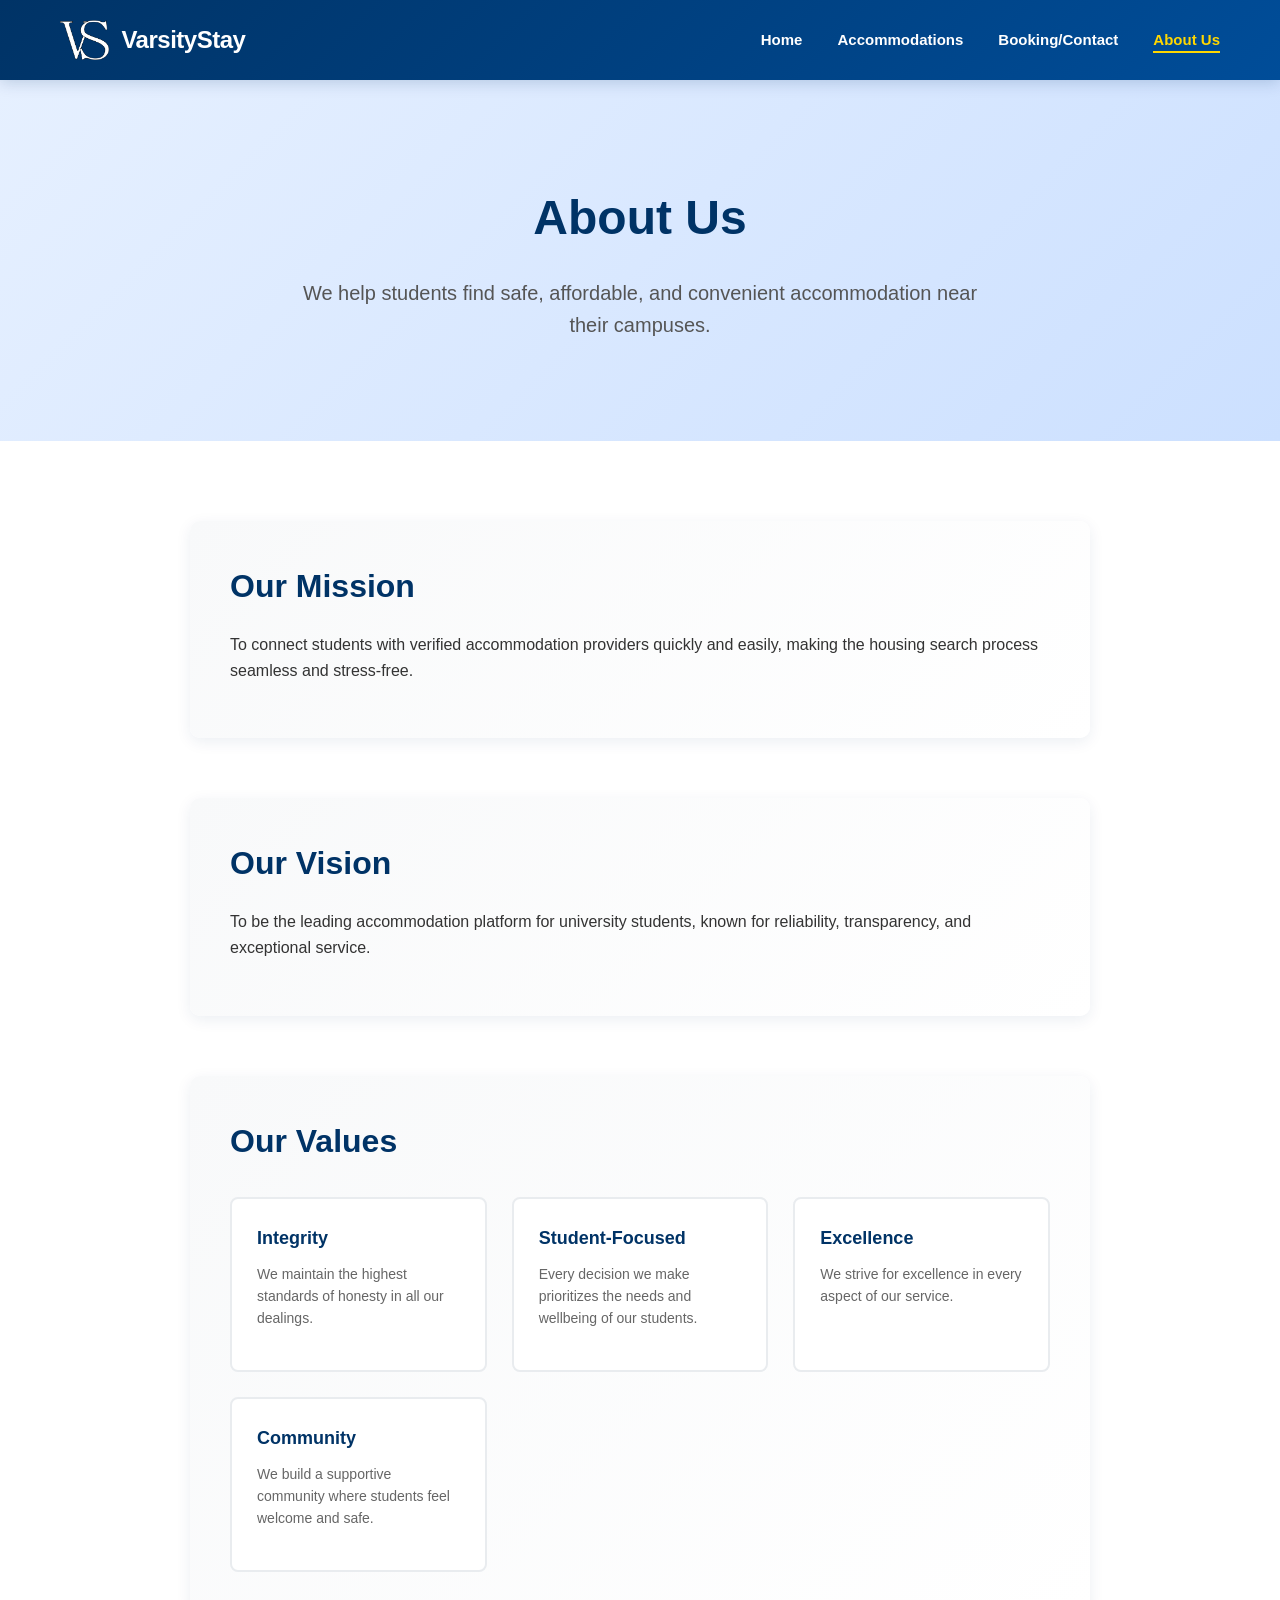
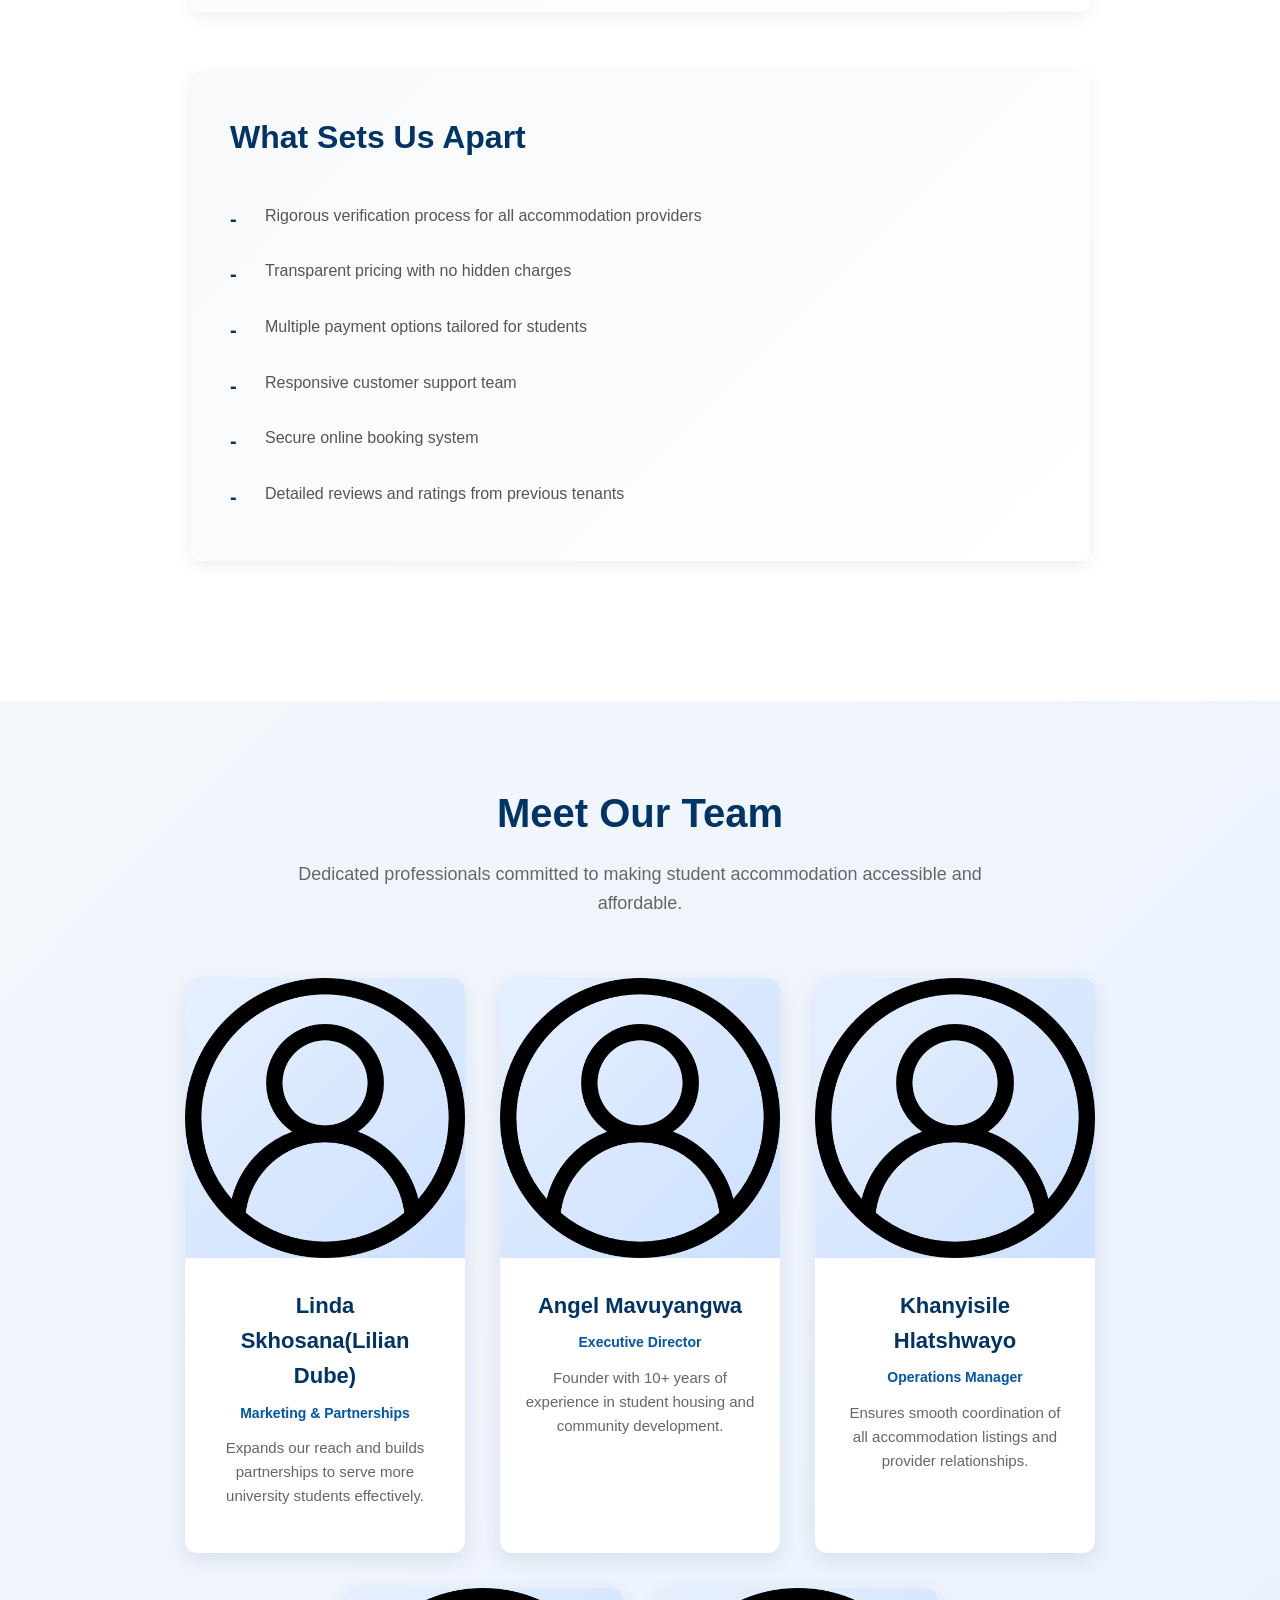
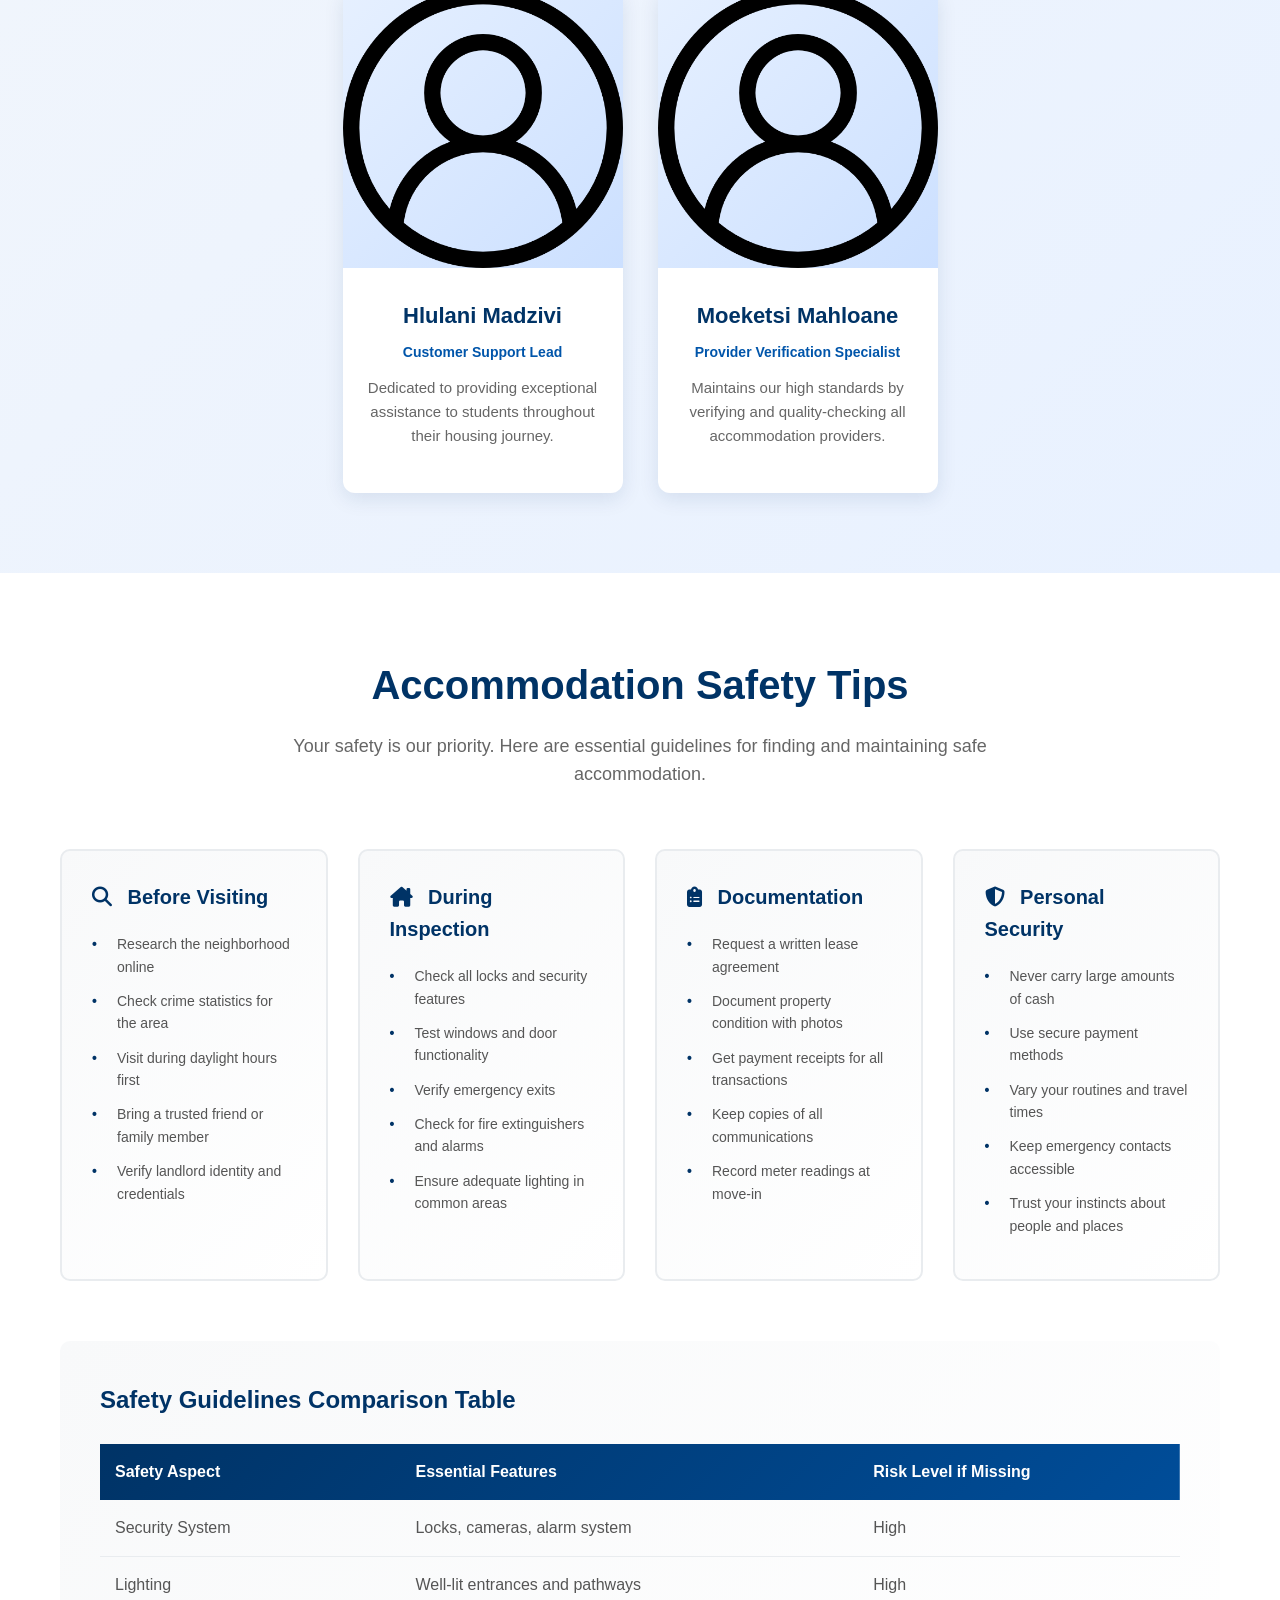
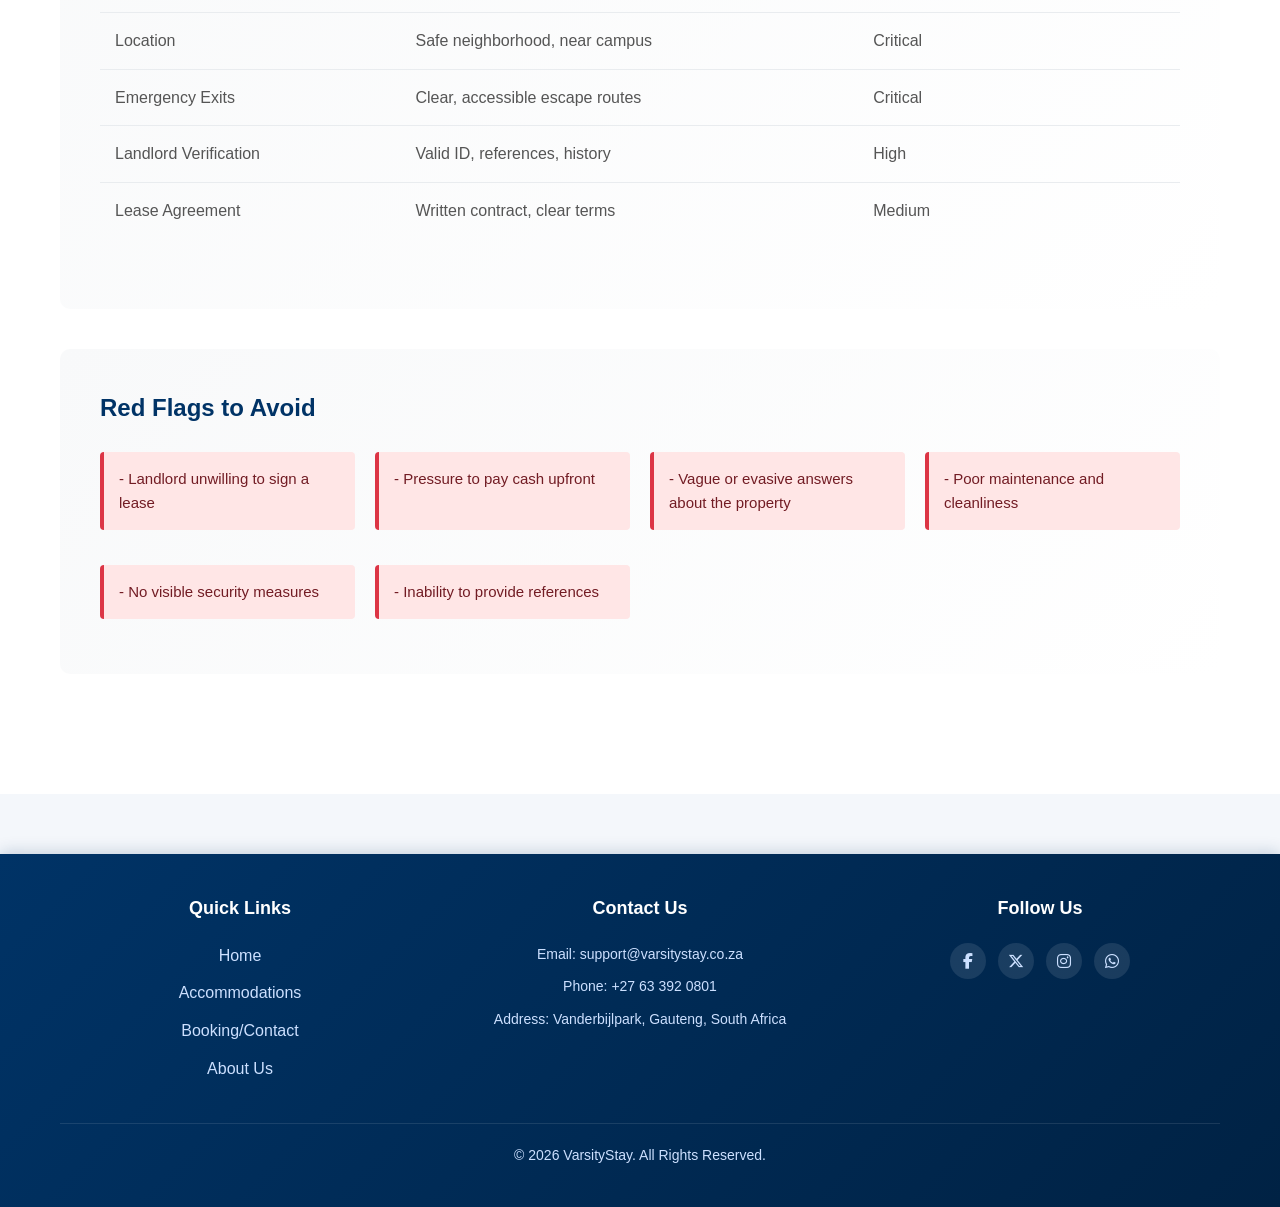
==== About.html @ 25711642 "Add files via upload" ====
<!DOCTYPE html>
<html lang="en">
<head>
    <meta charset="UTF-8">
    <meta name="viewport" content="width=device-width, initial-scale=1.0">
    <title>About Us | VarsityStay</title>
    <link rel="icon" type="image/png" href="images/VS.png">
    <link rel="stylesheet" href="css/style.css?v=1.1">
    <link rel="stylesheet" href="https://cdnjs.cloudflare.com/ajax/libs/font-awesome/6.5.1/css/all.min.css">
</head>
<body>
    <header>
        <div class="header-container">
            <div class="logo">
                <a href="index.html"><img src="images/VS.png" alt="VarsityStay Logo" class="logo-img">VarsityStay</a>
            </div>
            <nav>
                <ul>
                    <li><a href="index.html">Home</a></li>
                    <li><a href="Accom.html">Accommodations</a></li>
                    <li><a href="Booking.html">Booking/Contact</a></li>
                    <li><a href="About.html" class="active">About Us</a></li>
                </ul>
            </nav>
        </div>
    </header>

    <main>
        <section id="about-hero">
            <div class="container">
                <h1>About Us</h1>
                <p class="lead">We help students find safe, affordable, and convenient accommodation near their campuses.</p>
            </div>
        </section>

        <section id="about-content">
            <div class="container">
                <article class="about-section">
                    <h2>Our Mission</h2>
                    <p>To connect students with verified accommodation providers quickly and easily, making the housing search process seamless and stress-free.</p>
                </article>

                <article class="about-section">
                    <h2>Our Vision</h2>
                    <p>To be the leading accommodation platform for university students, known for reliability, transparency, and exceptional service.</p>
                </article>

                <article class="about-section">
                    <h2>Our Values</h2>
                    <div class="values-list">
                        <div class="value-item">
                            <h3>Integrity</h3>
                            <p>We maintain the highest standards of honesty in all our dealings.</p>
                        </div>
                        <div class="value-item">
                            <h3>Student-Focused</h3>
                            <p>Every decision we make prioritizes the needs and wellbeing of our students.</p>
                        </div>
                        <div class="value-item">
                            <h3>Excellence</h3>
                            <p>We strive for excellence in every aspect of our service.</p>
                        </div>
                        <div class="value-item">
                            <h3>Community</h3>
                            <p>We build a supportive community where students feel welcome and safe.</p>
                        </div>
                    </div>
                </article>

                <article class="about-section">
                    <h2>What Sets Us Apart</h2>
                    <ul class="features-list">
                        <li>Rigorous verification process for all accommodation providers</li>
                        <li>Transparent pricing with no hidden charges</li>
                        <li>Multiple payment options tailored for students</li>
                        <li>Responsive customer support team</li>
                        <li>Secure online booking system</li>
                        <li>Detailed reviews and ratings from previous tenants</li>
                    </ul>
                </article>
            </div>
        </section>

        <section id="team">
            <div class="container">
                <h2>Meet Our Team</h2>
                <p>Dedicated professionals committed to making student accommodation accessible and affordable.</p>
                    <div class="team-grid">
                         <div class="team-member">
                        <div class="team-image">
                            <img src="images/user.png" alt="Linda Skhosana (Lilian Dube) - Marketing">
                        </div>
                        <div class="team-info">
                            <h3>Linda Skhosana(Lilian Dube)</h3>
                            <p class="team-role">Marketing & Partnerships</p>
                            <p class="team-bio">Expands our reach and builds partnerships to serve more university students effectively.</p>
                        </div>
                    </div>
                    <div class="team-member">
                        <div class="team-image">
                            <img src="images/user.png" alt="Angel Mavuyangwa - Director">
                        </div>
                        <div class="team-info">
                            <h3>Angel Mavuyangwa</h3>
                            <p class="team-role">Executive Director</p>
                            <p class="team-bio">Founder with 10+ years of experience in student housing and community development.</p>
                        </div>
                    </div>

                    <div class="team-member">
                        <div class="team-image">
                            <img src="images/user.png" alt="Khanyisile Hlatshwayo - Operations">
                        </div>
                        <div class="team-info">
                            <h3>Khanyisile Hlatshwayo</h3>
                            <p class="team-role">Operations Manager</p>
                            <p class="team-bio">Ensures smooth coordination of all accommodation listings and provider relationships.</p>
                        </div>
                    </div>

                    <div class="team-member">
                        <div class="team-image">
                            <img src="images/user.png" alt="Hlulani Madzivi - Customer Support">
                        </div>
                        <div class="team-info">
                            <h3>Hlulani Madzivi</h3>
                            <p class="team-role">Customer Support Lead</p>
                            <p class="team-bio">Dedicated to providing exceptional assistance to students throughout their housing journey.</p>
                        </div>
                    </div>

                    <div class="team-member">
                        <div class="team-image">
                            <img src="images/user.png" alt="Moeketsi Mahloane - Verification">
                        </div>
                        <div class="team-info">
                            <h3>Moeketsi Mahloane</h3>
                            <p class="team-role">Provider Verification Specialist</p>
                            <p class="team-bio">Maintains our high standards by verifying and quality-checking all accommodation providers.</p>
                        </div>
                    </div>
                </div>
            </div>
        </section>

        <section id="safety-tips">
            <div class="container">
                <h2>Accommodation Safety Tips</h2>
                <p>Your safety is our priority. Here are essential guidelines for finding and maintaining safe accommodation.</p>
                
                <div class="safety-tips-grid">
                    <div class="safety-card">
                        <h3><i class="fa-solid fa-magnifying-glass"></i> Before Visiting</h3>
                        <ul>
                            <li>Research the neighborhood online</li>
                            <li>Check crime statistics for the area</li>
                            <li>Visit during daylight hours first</li>
                            <li>Bring a trusted friend or family member</li>
                            <li>Verify landlord identity and credentials</li>
                        </ul>
                    </div>

                    <div class="safety-card">
                        <h3><i class="fa-solid fa-house-chimney"></i> During Inspection</h3>
                        <ul>
                            <li>Check all locks and security features</li>
                            <li>Test windows and door functionality</li>
                            <li>Verify emergency exits</li>
                            <li>Check for fire extinguishers and alarms</li>
                            <li>Ensure adequate lighting in common areas</li>
                        </ul>
                    </div>

                    <div class="safety-card">
                        <h3><i class="fa-solid fa-clipboard-list"></i> Documentation</h3>
                        <ul>
                            <li>Request a written lease agreement</li>
                            <li>Document property condition with photos</li>
                            <li>Get payment receipts for all transactions</li>
                            <li>Keep copies of all communications</li>
                            <li>Record meter readings at move-in</li>
                        </ul>
                    </div>

                    <div class="safety-card">
                        <h3><i class="fa-solid fa-shield-halved"></i> Personal Security</h3>
                        <ul>
                            <li>Never carry large amounts of cash</li>
                            <li>Use secure payment methods</li>
                            <li>Vary your routines and travel times</li>
                            <li>Keep emergency contacts accessible</li>
                            <li>Trust your instincts about people and places</li>
                        </ul>
                    </div>
                </div>

                <article class="safety-section">
                    <h3>Safety Guidelines Comparison Table</h3>
                    <table class="safety-table">
                        <thead>
                            <tr>
                                <th>Safety Aspect</th>
                                <th>Essential Features</th>
                                <th>Risk Level if Missing</th>
                            </tr>
                        </thead>
                        <tbody>
                            <tr>
                                <td>Security System</td>
                                <td>Locks, cameras, alarm system</td>
                                <td>High</td>
                            </tr>
                            <tr>
                                <td>Lighting</td>
                                <td>Well-lit entrances and pathways</td>
                                <td>High</td>
                            </tr>
                            <tr>
                                <td>Location</td>
                                <td>Safe neighborhood, near campus</td>
                                <td>Critical</td>
                            </tr>
                            <tr>
                                <td>Emergency Exits</td>
                                <td>Clear, accessible escape routes</td>
                                <td>Critical</td>
                            </tr>
                            <tr>
                                <td>Landlord Verification</td>
                                <td>Valid ID, references, history</td>
                                <td>High</td>
                            </tr>
                            <tr>
                                <td>Lease Agreement</td>
                                <td>Written contract, clear terms</td>
                                <td>Medium</td>
                            </tr>
                        </tbody>
                    </table>
                </article>

                <article class="safety-section">
                    <h3>Red Flags to Avoid</h3>
                    <div class="red-flags">
                        <p>- Landlord unwilling to sign a lease</p>
                        <p>- Pressure to pay cash upfront</p>
                        <p>- Vague or evasive answers about the property</p>
                        <p>- Poor maintenance and cleanliness</p>
                        <p>- No visible security measures</p>
                        <p>- Inability to provide references</p>
                    </div>
                </article>
            </div>
        </section>
    </main>

    <footer>
        <div class="container">
            <div class="footer-content">
                <div class="footer-section">
                    <h4>Quick Links</h4>
                    <ul>
                        <li><a href="index.html">Home</a></li>
                        <li><a href="Accom.html">Accommodations</a></li>
                        <li><a href="Booking.html">Booking/Contact</a></li>
                        <li><a href="About.html">About Us</a></li>
                    </ul>
                </div>
                <div class="footer-section">
                    <h4>Contact Us</h4>
                    <p>Email: <a href="mailto:support@varsitystay.co.za">support@varsitystay.co.za</a></p>
                    <p>Phone: <a href="tel:+27633920801">+27 63 392 0801</a></p>
                    <p>Address: Vanderbijlpark, Gauteng, South Africa</p>
                </div>
                <div class="footer-section">
                    <h4>Follow Us</h4>
                    <ul class="social-links">
                        <li><a href="https://www.facebook.com/varsitystay" target="_blank" title="Facebook"><i class="fa-brands fa-facebook-f"></i></a></li>
                        <li><a href="https://www.twitter.com/varsitystay" target="_blank" title="Twitter"><i class="fa-brands fa-x-twitter"></i></a></li>
                        <li><a href="https://www.instagram.com/varsitystay" target="_blank" title="Instagram"><i class="fa-brands fa-instagram"></i></a></li>
                        <li><a href="https://wa.me/27633920801" target="_blank" title="WhatsApp"><i class="fa-brands fa-whatsapp"></i></a></li>
                    </ul>
                </div>
            </div>
            <div class="footer-bottom">
                <p>&copy; 2026 VarsityStay. All Rights Reserved.</p>
            </div>
        </div>
    </footer>
</body>
</html>
---- css/style.css ----
* {
    margin: 0;
    padding: 0;
    box-sizing: border-box;
}

html {
    scroll-behavior: smooth;
}

body {
    font-family: 'Segoe UI', Tahoma, Geneva, Verdana, sans-serif;
    line-height: 1.6;
    background-color: #f4f7fb;
    color: #333;
}

a {
    text-decoration: none;
    color: inherit;
}

ul {
    list-style: none;
}

.container {
    max-width: 1200px;
    margin: 0 auto;
    padding: 0 20px;
}

section {
    padding: 80px 20px;
}

h1, h2 {
    margin-bottom: 20px;
    color: #003366;
}

p {
    margin-bottom: 15px;
}

header {
    background: linear-gradient(135deg, #003366 0%, #004d99 100%);
    color: white;
    padding: 0;
    position: sticky;
    top: 0;
    z-index: 100;
    box-shadow: 0 2px 15px rgba(0, 51, 102, 0.2);
}

.header-container {
    max-width: 1200px;
    margin: 0 auto;
    padding: 20px;
    display: flex;
    justify-content: space-between;
    align-items: center;
    gap: 40px;
}

.logo a {
    color: white;
    font-size: 24px;
    font-weight: bold;
    letter-spacing: -0.5px;
    transition: opacity 0.3s ease;
    display: flex;
    align-items: center;
    gap: 12px;
}

.logo-img {
    height: 40px;
    width: auto;
}

.logo a:hover {
    opacity: 0.8;
}

nav {
    display: flex;
    justify-content: flex-end;
}

nav ul {
    display: flex;
    gap: 35px;
}

nav ul li a {
    color: white;
    font-weight: 600;
    position: relative;
    transition: color 0.3s ease;
    font-size: 15px;
}

nav ul li a:after {
    content: '';
    position: absolute;
    bottom: -5px;
    left: 0;
    width: 0;
    height: 2px;
    background-color: #ffd700;
    transition: width 0.3s ease;
}

nav ul li a:hover:after,
nav ul li a.active:after {
    width: 100%;
}

nav ul li a:hover,
nav ul li a.active {
    color: #ffd700;
}

#hero {
    background: linear-gradient(135deg, #e6f0ff 0%, #cce0ff 100%);
    text-align: center;
    padding: 150px 20px;
    position: relative;
    overflow: hidden;
}

#hero::before {
    content: '';
    position: absolute;
    top: -50%;
    right: -10%;
    width: 500px;
    height: 500px;
    background: radial-gradient(circle, rgba(0, 51, 102, 0.1) 0%, transparent 70%);
    border-radius: 50%;
}

.hero-content {
    position: relative;
    z-index: 2;
    max-width: 800px;
    margin: 0 auto;
}

#hero h1 {
    font-size: 52px;
    color: #003366;
    margin-bottom: 20px;
    line-height: 1.2;
}

#hero p {
    font-size: 22px;
    color: #555;
    margin-bottom: 40px;
}

#services {
    background-color: white;
    text-align: center;
}

#services h2 {
    font-size: 40px;
    margin-bottom: 50px;
}

#services p {
    max-width: 900px;
    margin: 0 auto 60px;
    font-size: 18px;
    line-height: 1.8;
}

.services-grid {
    display: grid;
    grid-template-columns: repeat(auto-fit, minmax(280px, 1fr));
    gap: 30px;
    margin-top: 50px;
}

.service-card {
    background: linear-gradient(135deg, #f8f9fa 0%, #ffffff 100%);
    padding: 40px 25px;
    border-radius: 12px;
    transition: all 0.3s ease;
    border: 1px solid #e9ecef;
    cursor: pointer;
}

.service-card:hover {
    transform: translateY(-10px);
    box-shadow: 0 15px 40px rgba(0, 51, 102, 0.15);
    background: linear-gradient(135deg, #ffffff 0%, #f0f4ff 100%);
    border-color: #003366;
}

.service-icon {
    font-size: 48px;
    margin-bottom: 20px;
    display: inline-block;
    animation: float 3s ease-in-out infinite;
}

@keyframes float {
    0%, 100% {
        transform: translateY(0);
    }
    50% {
        transform: translateY(-10px);
    }
}

.service-card h3 {
    font-size: 22px;
    margin-bottom: 15px;
    color: #003366;
}

.service-card p {
    color: #666;
    font-size: 16px;
}

#features {
    background: linear-gradient(135deg, #f4f7fb 0%, #e8f1ff 100%);
}

#features h2 {
    font-size: 40px;
    text-align: center;
    margin-bottom: 60px;
}

.features-grid {
    display: grid;
    grid-template-columns: repeat(auto-fit, minmax(250px, 1fr));
    gap: 30px;
}

.feature {
    background: white;
    padding: 35px;
    border-radius: 10px;
    box-shadow: 0 4px 15px rgba(0, 51, 102, 0.08);
    transition: all 0.3s ease;
}

.feature:hover {
    transform: translateX(5px);
    box-shadow: 0 8px 25px rgba(0, 51, 102, 0.15);
}

.feature h3 {
    color: #003366;
    margin-bottom: 15px;
    font-size: 20px;
}

.feature p {
    color: #666;
    font-size: 15px;
}

.form-group {
    margin-bottom: 25px;
}

.form-group label {
    display: block;
    font-weight: 600;
    margin-bottom: 10px;
    color: #003366;
    font-size: 15px;
}

.form-group input,
.form-group textarea {
    width: 100%;
    padding: 14px 16px;
    border: 2px solid #e9ecef;
    border-radius: 6px;
    font-size: 16px;
    font-family: inherit;
    transition: all 0.3s ease;
    background-color: #f8f9fa;
}

.form-group input:focus,
.form-group textarea:focus {
    outline: none;
    border-color: #003366;
    background-color: white;
    box-shadow: 0 0 0 3px rgba(0, 51, 102, 0.1);
}

.form-group textarea {
    resize: vertical;
    min-height: 120px;
}

.btn {
    display: inline-block;
    background: linear-gradient(135deg, #003366 0%, #0055aa 100%);
    color: white;
    padding: 12px 30px;
    border: none;
    border-radius: 6px;
    cursor: pointer;
    font-size: 16px;
    font-weight: 600;
    transition: all 0.3s ease;
}

.btn:hover {
    background: linear-gradient(135deg, #0055aa 0%, #003d7a 100%);
    transform: translateY(-2px);
    box-shadow: 0 8px 20px rgba(0, 51, 102, 0.3);
}


.btn:active {
    transform: translateY(0);
}

.btn-primary {
    padding: 15px 45px;
    font-size: 18px;
}

.btn-small {
    padding: 8px 20px;
    font-size: 14px;
}

footer {
    background: linear-gradient(135deg, #003366 0%, #002244 100%);
    color: white;
    text-align: center;
    padding: 40px 20px;
    margin-top: 60px;
    box-shadow: 0 -2px 15px rgba(0, 51, 102, 0.2);
}

footer p {
    margin: 0;
    font-size: 15px;
}

#about-hero {
    background: linear-gradient(135deg, #e6f0ff 0%, #cce0ff 100%);
    text-align: center;
    padding: 100px 20px;
}

#about-hero h1 {
    font-size: 48px;
    margin-bottom: 20px;
}

#about-hero .lead {
    font-size: 20px;
    color: #555;
    max-width: 700px;
    margin: 0 auto;
}

#about-content {
    background-color: white;
}

.about-section {
    max-width: 900px;
    margin: 0 auto 60px;
    padding: 40px;
    background: linear-gradient(135deg, #f8f9fa 0%, #ffffff 100%);
    border-radius: 10px;
    box-shadow: 0 4px 15px rgba(0, 51, 102, 0.08);
    transition: all 0.3s ease;
}

.about-section:hover {
    transform: translateX(5px);
    box-shadow: 0 8px 25px rgba(0, 51, 102, 0.15);
}

.about-section h2 {
    font-size: 32px;
    margin-bottom: 20px;
}

.values-list {
    display: grid;
    grid-template-columns: repeat(auto-fit, minmax(200px, 1fr));
    gap: 25px;
    margin-top: 30px;
}

.value-item {
    background: white;
    padding: 25px;
    border-radius: 8px;
    border: 2px solid #e9ecef;
    transition: all 0.3s ease;
}

.value-item:hover {
    border-color: #003366;
    background: linear-gradient(135deg, #f8f9fa 0%, #ffffff 100%);
    box-shadow: 0 6px 15px rgba(0, 51, 102, 0.1);
}

.value-item h3 {
    color: #003366;
    margin-bottom: 10px;
    font-size: 18px;
}

.value-item p {
    color: #666;
    font-size: 14px;
}

.features-list {
    list-style: none;
    margin-top: 25px;
}

.features-list li {
    padding: 15px 0 15px 35px;
    position: relative;
    color: #555;
    font-size: 16px;
}

.features-list li:before {
    content: '-';
    position: absolute;
    left: 0;
    color: #003366;
    font-weight: bold;
    font-size: 20px;
}

:is(#accommodations-header, #booking-hero) {
    background: linear-gradient(135deg, #e6f0ff 0%, #cce0ff 100%);
    text-align: center;
}

#accommodations-header h1,
#booking-hero h1 {
    font-size: 48px;
    margin-bottom: 20px;
}

#accommodations-header p,
#booking-hero .lead {
    font-size: 20px;
    color: #555;
    max-width: 700px;
    margin: 0 auto;
}

#booking-hero {
    padding: 100px 20px;
}

#accommodations-header {
    padding: 80px 20px;
}

#accommodations {
    background-color: white;
}

.institution-radio {
    display: none;
}

.institutions-section {
    text-align: center;
    margin-bottom: 60px;
}

.institutions-section h2 {
    margin-bottom: 30px;
    font-size: 28px;
    color: #003366;
}

.institutions-grid {
    display: grid;
    grid-template-columns: repeat(auto-fit, minmax(220px, 1fr));
    gap: 20px;
    margin-bottom: 40px;
}

.institution-btn {
    padding: 20px;
    border: 2px solid #003366;
    background-color: white;
    color: #003366;
    border-radius: 10px;
    cursor: pointer;
    font-weight: 600;
    transition: all 0.3s ease;
    font-size: 15px;
    display: flex;
    flex-direction: column;
    align-items: center;
    gap: 10px;
}

.institution-btn i {
    font-size: 32px;
}

.institution-btn:hover {
    background-color: #f0f4ff;
    transform: translateY(-3px);
    box-shadow: 0 8px 20px rgba(0, 51, 102, 0.15);
}

#institution-vut:checked ~ .institutions-section label[for="institution-vut"],
#institution-tut:checked ~ .institutions-section label[for="institution-tut"],
#institution-wits:checked ~ .institutions-section label[for="institution-wits"],
#institution-up:checked ~ .institutions-section label[for="institution-up"] {
    background: linear-gradient(135deg, #003366 0%, #0055aa 100%);
    color: white;
    border-color: #003366;
}

.accommodation-card {
    background: white;
    border-radius: 10px;
    overflow: hidden;
    box-shadow: 0 4px 15px rgba(0, 0, 0, 0.08);
    transition: all 0.3s ease;
    display: flex;
    flex-direction: column;
    flex-shrink: 0;
    width: 320px;
}

.accommodation-card:hover {
    transform: translateY(-10px);
    box-shadow: 0 15px 40px rgba(0, 51, 102, 0.2);
}

.accom-image {
    position: relative;
    overflow: hidden;
    height: 220px;
}

.accom-image img {
    width: 100%;
    height: 100%;
    object-fit: cover;
    transition: transform 0.3s ease;
}

.accommodation-card:hover .accom-image img {
    transform: scale(1.1);
}

.accom-badge {
    position: absolute;
    top: 12px;
    right: 12px;
    background: linear-gradient(135deg, #ffd700 0%, #ffed4e 100%);
    color: #003366;
    padding: 6px 15px;
    border-radius: 20px;
    font-size: 12px;
    font-weight: bold;
    box-shadow: 0 2px 10px rgba(0, 0, 0, 0.2);
}

.accom-content {
    padding: 25px;
    display: flex;
    flex-direction: column;
    flex-grow: 1;
}

.accom-content h3 {
    color: #003366;
    font-size: 22px;
    margin-bottom: 15px;
}

.accom-details {
    margin-bottom: 20px;
    flex-grow: 1;
}

.accom-details p {
    margin-bottom: 12px;
    font-size: 14px;
    color: #666;
    line-height: 1.5;
}

.accom-details strong {
    color: #003366;
}

.accom-details .description {
    font-style: italic;
    margin-top: 10px;
    color: #555;
}

.accommodations-wrapper {
    position: relative;
}

.institution-accommodations {
    display: none !important;
    opacity: 0;
    transition: opacity 0.3s ease;
}

#institution-vut:checked ~ .accommodations-wrapper .institution-accommodations[data-institution="vut"],
#institution-tut:checked ~ .accommodations-wrapper .institution-accommodations[data-institution="tut"],
#institution-wits:checked ~ .accommodations-wrapper .institution-accommodations[data-institution="wits"],
#institution-up:checked ~ .accommodations-wrapper .institution-accommodations[data-institution="up"] {
    display: block !important;
    opacity: 1;
    animation: fadeIn 0.3s ease;
}

@keyframes fadeIn {
    from {
        opacity: 0;
        transform: translateY(10px);
    }
    to {
        opacity: 1;
        transform: translateY(0);
    }
}

.accommodations-row {
    display: flex;
    gap: 30px;
    overflow-x: auto;
    padding: 20px 0;
    scroll-behavior: smooth;
}

.accommodations-row::-webkit-scrollbar {
    height: 8px;
}

.accommodations-row::-webkit-scrollbar-track {
    background: #f1f1f1;
    border-radius: 10px;
}

.accommodations-row::-webkit-scrollbar-thumb {
    background: #003366;
    border-radius: 10px;
}

.accommodations-row::-webkit-scrollbar-thumb:hover {
    background: #0055aa;
}

#team {
    background: linear-gradient(135deg, #f4f7fb 0%, #e8f1ff 100%);
}

#team h2 {
    text-align: center;
    font-size: 40px;
    margin-bottom: 15px;
}

#team > .container > p {
    text-align: center;
    color: #666;
    font-size: 18px;
    max-width: 700px;
    margin: 0 auto 60px;
}

.team-grid {
    display: flex;
    flex-wrap: wrap;
    justify-content: center;
    gap: 35px;
    margin-top: 50px;
}

.team-member {
    background: white;
    border-radius: 12px;
    overflow: hidden;
    box-shadow: 0 6px 20px rgba(0, 51, 102, 0.1);
    transition: all 0.3s ease;
    display: flex;
    flex-direction: column;
    width: 280px;
}

.team-member:hover {
    transform: translateY(-15px);
    box-shadow: 0 15px 40px rgba(0, 51, 102, 0.2);
}

.team-image {
    width: 100%;
    height: 280px;
    overflow: hidden;
    position: relative;
    background: linear-gradient(135deg, #e6f0ff 0%, #cce0ff 100%);
}

.team-image img {
    width: 100%;
    height: 100%;
    object-fit: cover;
    transition: transform 0.3s ease;
}

.team-member:hover .team-image img {
    transform: scale(1.08);
}

.team-info {
    padding: 30px 25px;
    text-align: center;
    flex-grow: 1;
    display: flex;
    flex-direction: column;
}

.team-info h3 {
    font-size: 22px;
    color: #003366;
    margin-bottom: 8px;
}

.team-role {
    color: #0055aa;
    font-weight: 600;
    font-size: 14px;
    margin-bottom: 12px;
}

.team-bio {
    color: #666;
    font-size: 15px;
    line-height: 1.6;
    flex-grow: 1;
}

.modal-toggle {
    display: none;
}

.modal-overlay {
    position: fixed;
    top: 0;
    left: 0;
    width: 100%;
    height: 100%;
    background-color: rgba(0, 0, 0, 0.6);
    display: flex;
    justify-content: center;
    align-items: center;
    opacity: 0;
    visibility: hidden;
    transition: all 0.3s ease;
    z-index: 1000;
}

.modal-toggle:checked ~ .modal-overlay {
    opacity: 1;
    visibility: visible;
}

.modal {
    background: white;
    border-radius: 12px;
    max-width: 600px;
    width: 90%;
    max-height: 85vh;
    overflow-y: auto;
    position: relative;
    box-shadow: 0 20px 60px rgba(0, 51, 102, 0.3);
    animation: slideIn 0.3s ease;
}

@keyframes slideIn {
    from {
        opacity: 0;
        transform: translateY(-30px);
    }
    to {
        opacity: 1;
        transform: translateY(0);
    }
}

.modal-close {
    position: absolute;
    top: 20px;
    right: 25px;
    font-size: 32px;
    cursor: pointer;
    color: #999;
    transition: color 0.3s ease;
    width: 35px;
    height: 35px;
    display: flex;
    align-items: center;
    justify-content: center;
    border-radius: 50%;
    background: #f5f5f5;
}

.modal-close:hover {
    color: #003366;
    background: #e9ecef;
}

.modal-content {
    padding: 40px;
}

.modal-content h2 {
    font-size: 28px;
    color: #003366;
    margin-bottom: 10px;
}

.modal-content > p {
    color: #666;
    margin-bottom: 30px;
    font-size: 16px;
}

.booking-form {
    display: flex;
    flex-direction: column;
    gap: 20px;
}

.form-row {
    display: grid;
    grid-template-columns: 1fr 1fr;
    gap: 20px;
}

.booking-form .form-group {
    margin-bottom: 0;
}

.booking-form label {
    display: block;
    font-weight: 600;
    margin-bottom: 10px;
    color: #003366;
    font-size: 14px;
}

.booking-form input,
.booking-form select,
.booking-form textarea {
    width: 100%;
    padding: 12px 15px;
    border: 2px solid #e9ecef;
    border-radius: 6px;
    font-size: 15px;
    font-family: inherit;
    transition: all 0.3s ease;
    background-color: #f8f9fa;
}

.booking-form input:focus,
.booking-form select:focus,
.booking-form textarea:focus {
    outline: none;
    border-color: #003366;
    background-color: white;
    box-shadow: 0 0 0 3px rgba(0, 51, 102, 0.1);
}

.booking-form select {
    cursor: pointer;
    appearance: none;
    background-image: url("data:image/svg+xml,%3Csvg xmlns='http://www.w3.org/2000/svg' width='12' height='12' viewBox='0 0 12 12'%3E%3Cpath fill='%23003366' d='M6 9L1 4h10z'/%3E%3C/svg%3E");
    background-repeat: no-repeat;
    background-position: right 12px center;
    padding-right: 35px;
}

.form-actions {
    display: flex;
    gap: 15px;
    margin-top: 25px;
    padding-top: 20px;
    border-top: 1px solid #e9ecef;
}

.form-actions .btn {
    flex: 1;
    text-align: center;
    padding: 13px 20px;
}

.btn-cancel {
    background: linear-gradient(135deg, #e9ecef 0%, #dee2e6 100%);
    color: #333;
    cursor: pointer;
}

.btn-cancel:hover {
    background: linear-gradient(135deg, #dee2e6 0%, #ced4da 100%);
}

#safety-tips {
    background-color: white;
}

#safety-tips h2 {
    text-align: center;
    font-size: 40px;
    margin-bottom: 15px;
}

#safety-tips > .container > p {
    text-align: center;
    color: #666;
    font-size: 18px;
    max-width: 700px;
    margin: 0 auto 60px;
}

.safety-tips-grid {
    display: grid;
    grid-template-columns: repeat(auto-fit, minmax(250px, 1fr));
    gap: 30px;
    margin-bottom: 60px;
}

.safety-card {
    background: linear-gradient(135deg, #f8f9fa 0%, #ffffff 100%);
    padding: 30px;
    border-radius: 10px;
    border: 2px solid #e9ecef;
    transition: all 0.3s ease;
}

.safety-card:hover {
    border-color: #003366;
    box-shadow: 0 10px 30px rgba(0, 51, 102, 0.15);
    transform: translateY(-5px);
}

.safety-card h3 {
    color: #003366;
    margin-bottom: 20px;
    font-size: 20px;
}

.safety-card h3 i {
    margin-right: 10px;
}

.safety-card ul {
    list-style: none;
}

.safety-card li {
    padding-left: 25px;
    position: relative;
    margin-bottom: 12px;
    color: #555;
    font-size: 14px;
}

.safety-card li:before {
    content: '•';
    position: absolute;
    left: 0;
    color: #003366;
    font-weight: bold;
}

.safety-section {
    background: linear-gradient(135deg, #f8f9fa 0%, #ffffff 100%);
    padding: 40px;
    border-radius: 10px;
    margin-bottom: 40px;
}

.safety-section h3 {
    color: #003366;
    font-size: 24px;
    margin-bottom: 25px;
}

.safety-table {
    width: 100%;
    border-collapse: collapse;
    margin-bottom: 30px;
}

.safety-table thead {
    background: linear-gradient(135deg, #003366 0%, #004d99 100%);
    color: white;
}

.safety-table th {
    padding: 15px;
    text-align: left;
    font-weight: 600;
}

.safety-table td {
    padding: 15px;
    border-bottom: 1px solid #e9ecef;
    color: #555;
}

.safety-table tbody tr:hover {
    background-color: #f0f4ff;
}

.safety-table tbody tr:last-child td {
    border-bottom: none;
}

.red-flags {
    display: grid;
    grid-template-columns: repeat(auto-fit, minmax(250px, 1fr));
    gap: 20px;
}

.red-flags p {
    background: #ffe6e6;
    border-left: 4px solid #dc3545;
    padding: 15px;
    border-radius: 4px;
    color: #721c24;
    font-size: 15px;
}

.booking-intro h2 {
    text-align: center;
    font-size: 36px;
    margin-bottom: 50px;
    color: #003366;
}

#booking-info {
    background-color: white;
}

.steps-grid {
    display: grid;
    grid-template-columns: repeat(auto-fit, minmax(220px, 1fr));
    gap: 30px;
    margin-bottom: 60px;
}

.step-card {
    background: linear-gradient(135deg, #f8f9fa 0%, #ffffff 100%);
    padding: 30px;
    border-radius: 10px;
    text-align: center;
    border: 2px solid #e9ecef;
    transition: all 0.3s ease;
}

.step-card:hover {
    border-color: #003366;
    box-shadow: 0 10px 30px rgba(0, 51, 102, 0.15);
    transform: translateY(-5px);
}

.step-number {
    background: linear-gradient(135deg, #003366 0%, #004d99 100%);
    color: white;
    width: 50px;
    height: 50px;
    border-radius: 50%;
    display: flex;
    align-items: center;
    justify-content: center;
    font-size: 24px;
    font-weight: bold;
    margin: 0 auto 20px;
}

.step-card h3 {
    color: #003366;
    margin-bottom: 15px;
    font-size: 20px;
}

.step-card p {
    color: #555;
    font-size: 14px;
    line-height: 1.6;
}

.step-card a {
    color: #003366;
    text-decoration: underline;
    font-weight: 600;
}

.step-card a:hover {
    color: #0055aa;
}

#booking-form-section {
    background: linear-gradient(135deg, #f4f7fb 0%, #e8f1ff 100%);
}

.booking-form-wrapper {
    display: grid;
    grid-template-columns: 1fr 300px;
    gap: 40px;
}

.booking-form-container {
    background: white;
    padding: 40px;
    border-radius: 10px;
    box-shadow: 0 4px 15px rgba(0, 51, 102, 0.1);
}

.booking-form-container h2 {
    font-size: 32px;
    color: #003366;
    margin-bottom: 10px;
}

.booking-form-container > p {
    color: #666;
    margin-bottom: 30px;
    font-size: 16px;
}

.booking-sidebar {
    display: flex;
    flex-direction: column;
    gap: 25px;
}

.sidebar-box {
    background: white;
    padding: 25px;
    border-radius: 10px;
    box-shadow: 0 4px 15px rgba(0, 51, 102, 0.1);
}

.sidebar-box h3 {
    color: #003366;
    font-size: 18px;
    margin-bottom: 15px;
}

.sidebar-box p {
    color: #555;
    font-size: 14px;
    margin-bottom: 10px;
}

.sidebar-box a {
    color: #003366;
    font-weight: 600;
    text-decoration: none;
}

.sidebar-box a:hover {
    text-decoration: underline;
}

.sidebar-box ul {
    list-style: none;
}

.sidebar-box li {
    color: #555;
    font-size: 14px;
    padding-left: 20px;
    position: relative;
    margin-bottom: 8px;
}

.sidebar-box li:before {
    content: '•';
    position: absolute;
    left: 0;
    color: #003366;
    font-weight: bold;
}

#contact-section {
    background: white;
}

#contact-section h2 {
    text-align: center;
    font-size: 36px;
    margin-bottom: 15px;
    color: #003366;
}

#contact-section > .container > p {
    text-align: center;
    color: #666;
    font-size: 16px;
    max-width: 700px;
    margin: 0 auto 40px;
}

.contact-form {
    max-width: 700px;
    margin: 0 auto;
    background: linear-gradient(135deg, #f8f9fa 0%, #ffffff 100%);
    padding: 40px;
    border-radius: 10px;
    border: 2px solid #e9ecef;
}

.contact-form label {
    display: block;
    font-weight: 600;
    margin-bottom: 10px;
    color: #003366;
    font-size: 14px;
}

.contact-form input,
.contact-form select,
.contact-form textarea {
    width: 100%;
    padding: 12px 15px;
    border: 2px solid #e9ecef;
    border-radius: 6px;
    font-size: 15px;
    font-family: inherit;
    transition: all 0.3s ease;
    background-color: #f8f9fa;
    margin-bottom: 20px;
}

.contact-form input:focus,
.contact-form select:focus,
.contact-form textarea:focus {
    outline: none;
    border-color: #003366;
    background-color: white;
    box-shadow: 0 0 0 3px rgba(0, 51, 102, 0.1);
}

.btn-secondary {
    background: linear-gradient(135deg, #6c757d 0%, #5a6268 100%);
    color: white;
    padding: 12px 30px;
    cursor: pointer;
}

.btn-secondary:hover {
    background: linear-gradient(135deg, #5a6268 0%, #495057 100%);
    transform: translateY(-2px);
    box-shadow: 0 6px 15px rgba(0, 0, 0, 0.2);
}

#faq-section {
    background: linear-gradient(135deg, #f4f7fb 0%, #e8f1ff 100%);
}

#faq-section h2 {
    text-align: center;
    font-size: 40px;
    margin-bottom: 50px;
    color: #003366;
}

.faq-grid {
    display: grid;
    grid-template-columns: repeat(auto-fit, minmax(300px, 1fr));
    gap: 30px;
}

.faq-item {
    background: white;
    padding: 30px;
    border-radius: 10px;
    box-shadow: 0 4px 15px rgba(0, 51, 102, 0.08);
    transition: all 0.3s ease;
}

.faq-item:hover {
    box-shadow: 0 8px 25px rgba(0, 51, 102, 0.15);
    transform: translateY(-5px);
}

.faq-item h3 {
    color: #003366;
    font-size: 18px;
    margin-bottom: 15px;
}

.faq-item p {
    color: #555;
    font-size: 15px;
    line-height: 1.7;
}

.footer-content {
    display: grid;
    grid-template-columns: repeat(auto-fit, minmax(250px, 1fr));
    gap: 40px;
    margin-bottom: 30px;
}

.footer-section h4 {
    color: white;
    font-size: 18px;
    margin-bottom: 20px;
}

.footer-section ul {
    list-style: none;
}

.footer-section ul li {
    margin-bottom: 12px;
}

.footer-section a {
    color: #cce0ff;
    transition: color 0.3s ease;
}

.footer-section a:hover {
    color: #ffd700;
}

.footer-section p {
    color: #cce0ff;
    font-size: 14px;
    margin-bottom: 10px;
}

.social-links {
    display: flex;
    justify-content: center;
    gap: 12px;
    flex-wrap: wrap;
}

.social-links li {
    margin-bottom: 0;
}

.social-links a {
    display: flex;
    align-items: center;
    justify-content: center;
    width: 36px;
    height: 36px;
    background: rgba(255, 255, 255, 0.1);
    border-radius: 50%;
    color: #cce0ff !important;
    font-size: 16px;
    transition: all 0.3s ease;
    text-decoration: none !important;
}

.social-links a:hover {
    background: #ffd700;
    color: #003366 !important;
    transform: translateY(-3px);
    box-shadow: 0 4px 10px rgba(0, 0, 0, 0.3);
}

.footer-bottom {
    text-align: center;
    padding-top: 20px;
    border-top: 1px solid rgba(255, 255, 255, 0.1);
}

.footer-bottom p {
    color: #cce0ff;
    font-size: 14px;
}

.badge-nsfas {
    display: inline-block;
    background: linear-gradient(135deg, #28a745 0%, #20c997 100%);
    color: white;
    padding: 4px 12px;
    border-radius: 12px;
    font-size: 12px;
    font-weight: 600;
    margin-right: 8px;
}

.badge-selfpay {
    display: inline-block;
    background: linear-gradient(135deg, #007bff 0%, #0056b3 100%);
    color: white;
    padding: 4px 12px;
    border-radius: 12px;
    font-size: 12px;
    font-weight: 600;
}

@media (max-width: 768px) {
    section {
        padding: 40px 15px;
    }

    h1, h2 {
        font-size: 28px !important;
    }

    .header-container {
        padding: 15px;
        gap: 15px;
    }

    .logo a {
        font-size: 18px;
    }

    .logo-img {
        height: 32px;
    }

    nav ul {
        gap: 15px;
        font-size: 12px;
    }

    nav ul li a {
        font-size: 13px;
    }

    #hero {
        padding: 80px 15px;
    }

    #hero h1 {
        font-size: 32px;
    }

    #hero p {
        font-size: 16px;
    }

    .services-grid,
    .features-grid,
    .team-grid,
    .institutions-grid,
    .values-list,
    .faq-grid,
    .safety-tips-grid,
    .steps-grid {
        grid-template-columns: 1fr;
        gap: 20px;
    }

    .accommodation-card {
        width: 100%;
        max-width: 300px;
    }

    .accommodations-row {
        flex-direction: column;
        align-items: center;
        overflow-x: visible;
        gap: 20px;
    }

    .modal {
        width: 95%;
        max-height: 90vh;
    }

    .modal-content {
        padding: 25px;
    }

    .form-row {
        grid-template-columns: 1fr;
    }

    .booking-form-wrapper {
        grid-template-columns: 1fr;
    }

    .booking-sidebar {
        order: -1;
    }

    .footer-content {
        grid-template-columns: 1fr;
        gap: 20px;
    }

    .social-links {
        justify-content: flex-start;
    }

    .btn {
        padding: 10px 20px;
        font-size: 14px;
    }

    .btn-primary {
        padding: 12px 25px;
        font-size: 16px;
    }

    .team-member {
        width: 100%;
    }

    .accom-image {
        height: 180px;
    }

    .accom-content {
        padding: 15px;
    }

    .accom-content h3 {
        font-size: 18px;
    }

    .accom-details p {
        font-size: 13px;
    }

    .institution-btn {
        padding: 15px;
        font-size: 13px;
    }

    .institution-btn i {
        font-size: 24px;
    }

    #accommodations-header h1,
    #booking-hero h1 {
        font-size: 32px;
    }

    #accommodations-header p,
    #booking-hero .lead {
        font-size: 16px;
    }
}

@media (max-width: 480px) {
    section {
        padding: 30px 12px;
    }

    h1, h2 {
        font-size: 22px !important;
    }

    .logo a {
        font-size: 16px;
    }

    nav ul {
        gap: 10px;
    }

    nav ul li a {
        font-size: 11px;
    }

    #hero {
        padding: 60px 12px;
    }

    #hero h1 {
        font-size: 24px;
    }

    #hero p {
        font-size: 14px;
    }

    .modal-close {
        width: 30px;
        height: 30px;
        font-size: 24px;
    }

    .modal-content {
        padding: 15px;
    }

    .form-group label {
        font-size: 13px;
    }

    .form-group input,
    .form-group textarea {
        padding: 10px 12px;
        font-size: 14px;
    }

    .booking-form label {
        font-size: 12px;
    }

    .btn {
        padding: 8px 15px;
        font-size: 12px;
    }

    .btn-small {
        padding: 6px 12px;
        font-size: 12px;
    }

    .step-number {
        width: 40px;
        height: 40px;
        font-size: 18px;
    }

    .feature,
    .value-item,
    .safety-card,
    .step-card {
        padding: 20px;
    }

    .sidebar-box {
        padding: 15px;
    }

    .accom-badge {
        padding: 4px 10px;
        font-size: 10px;
    }
}
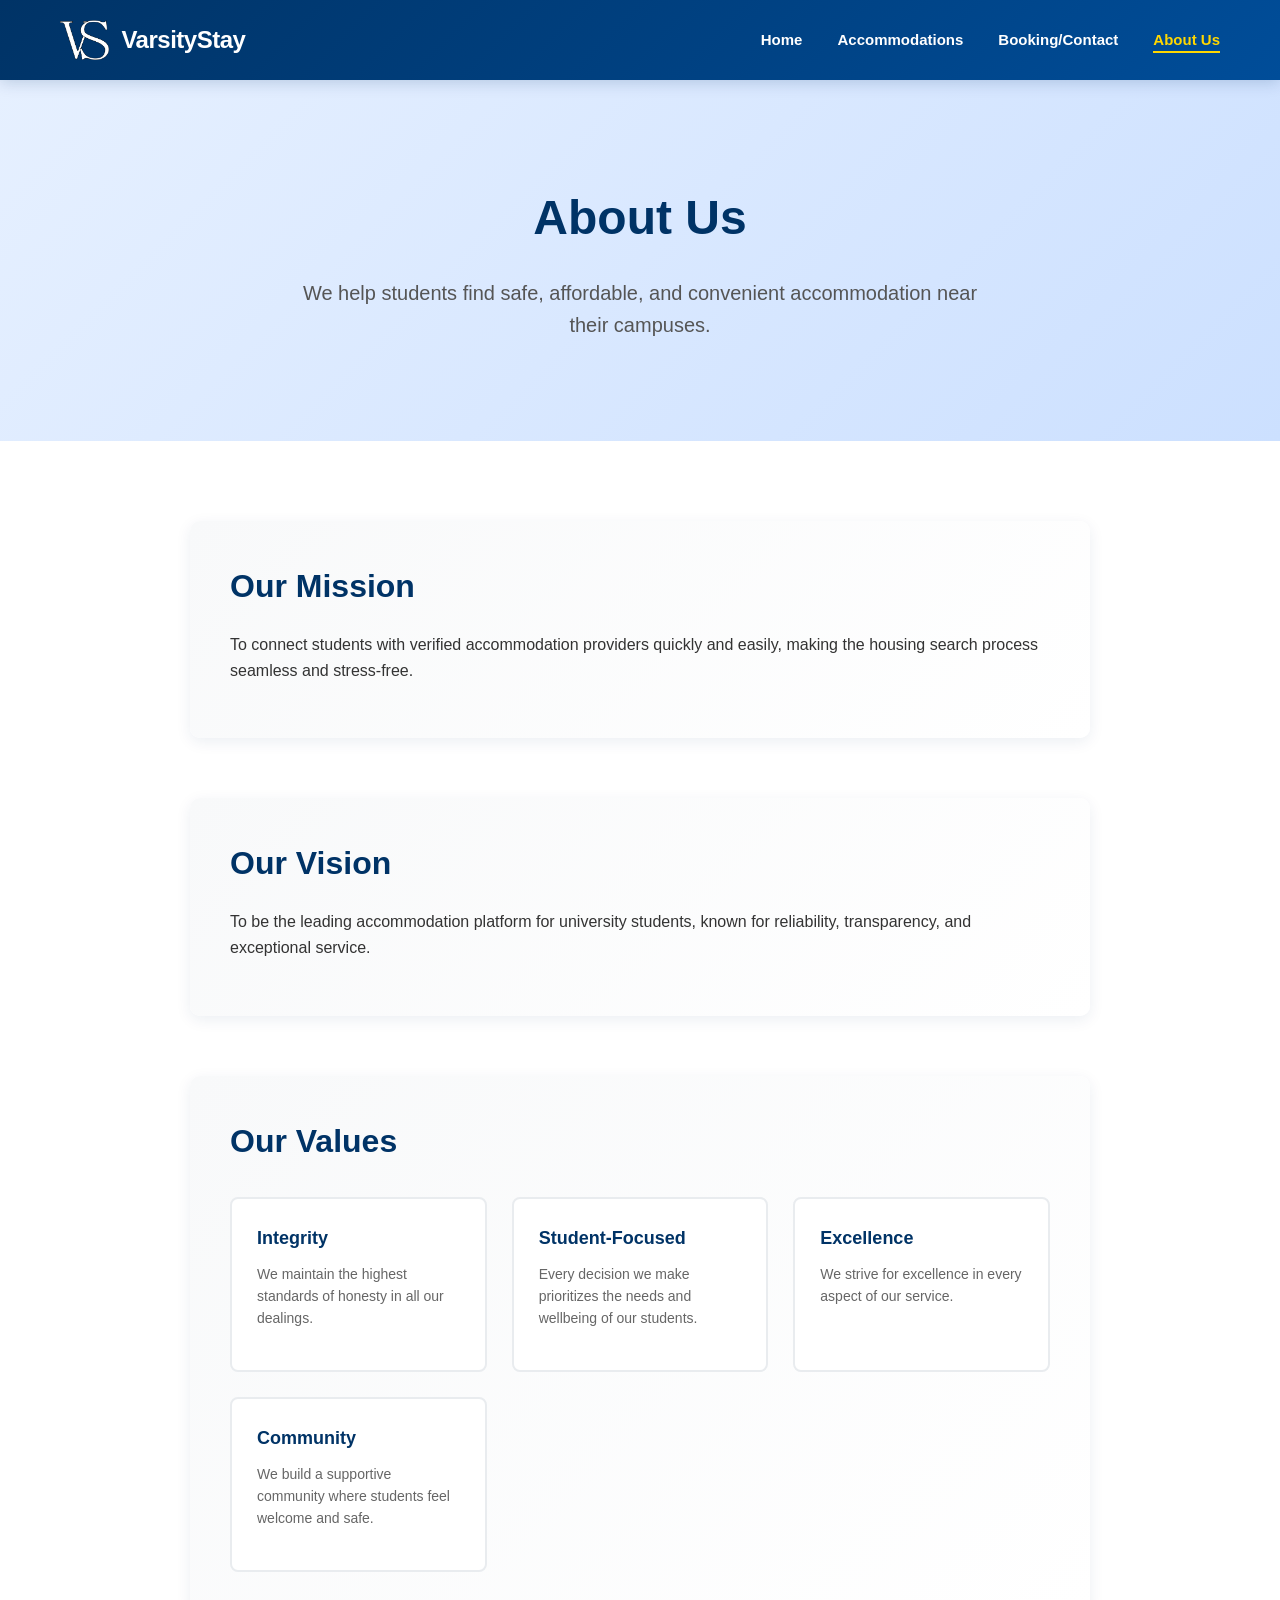
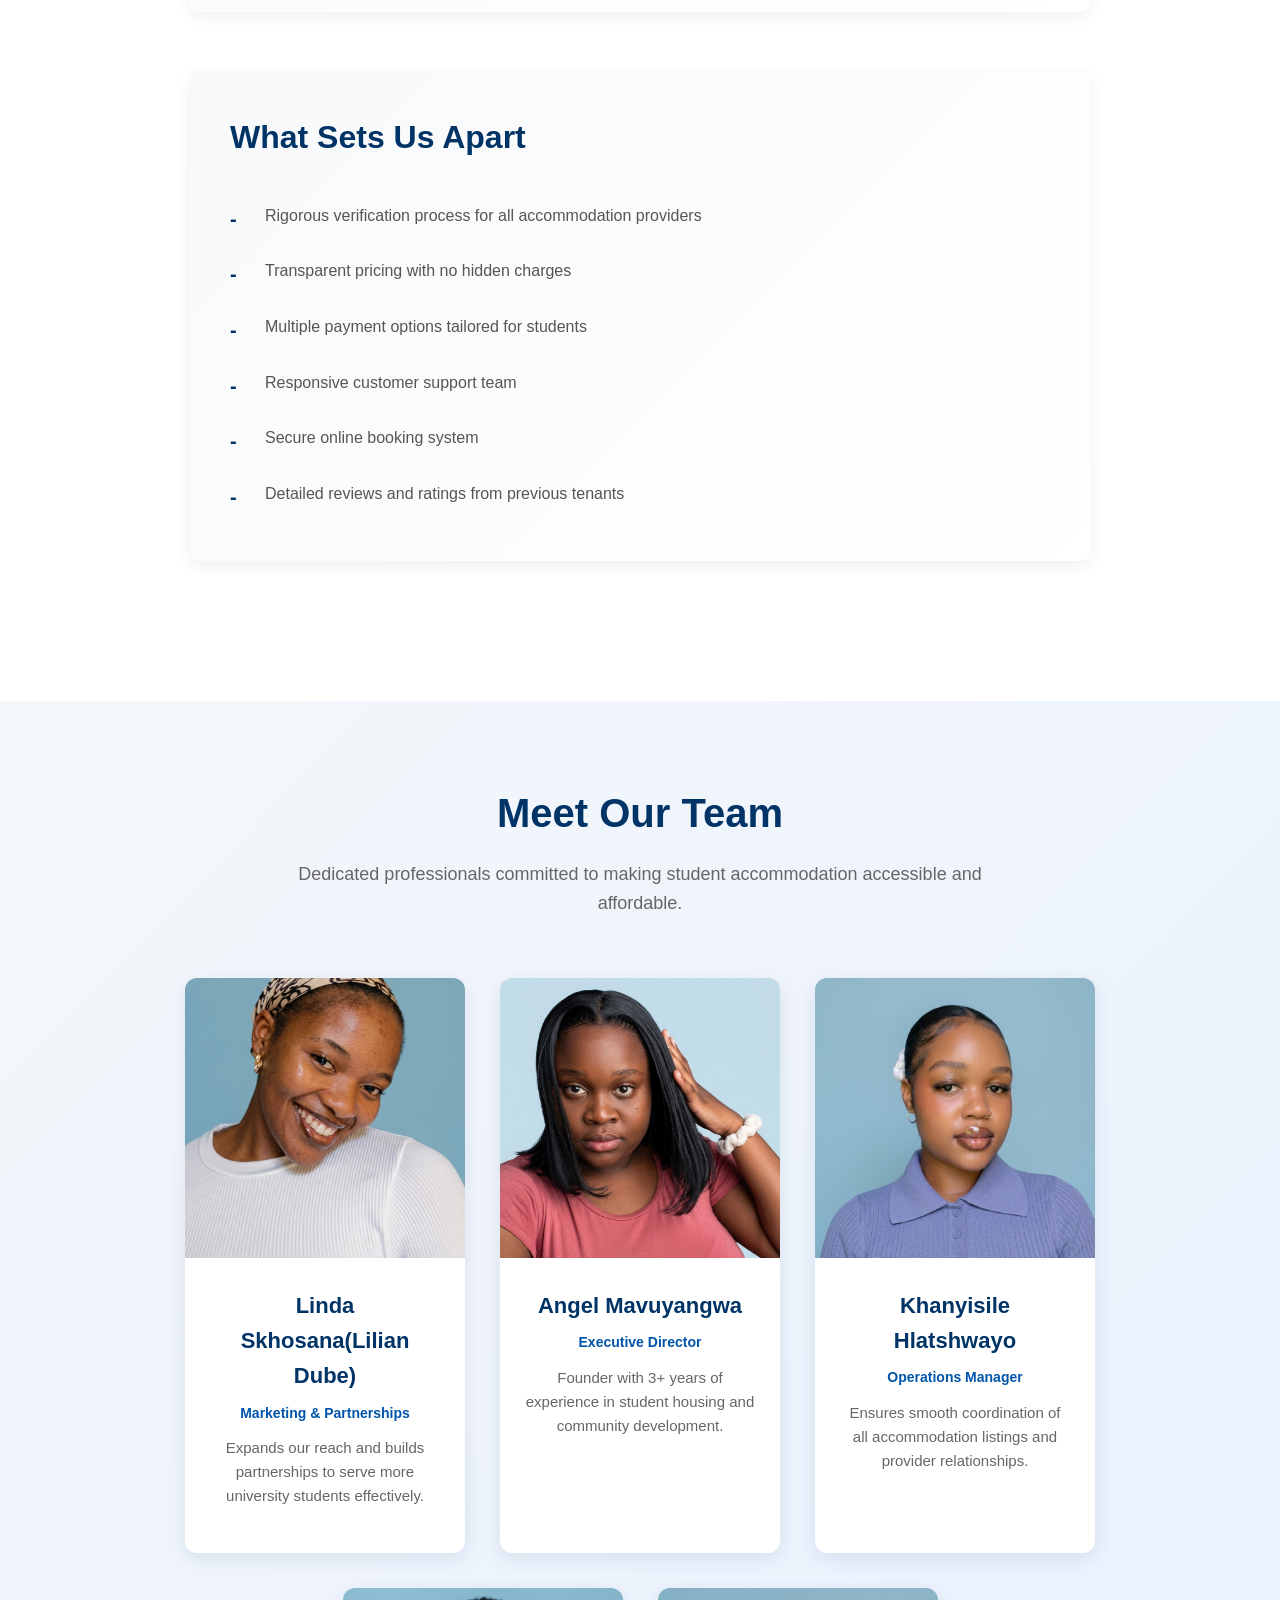
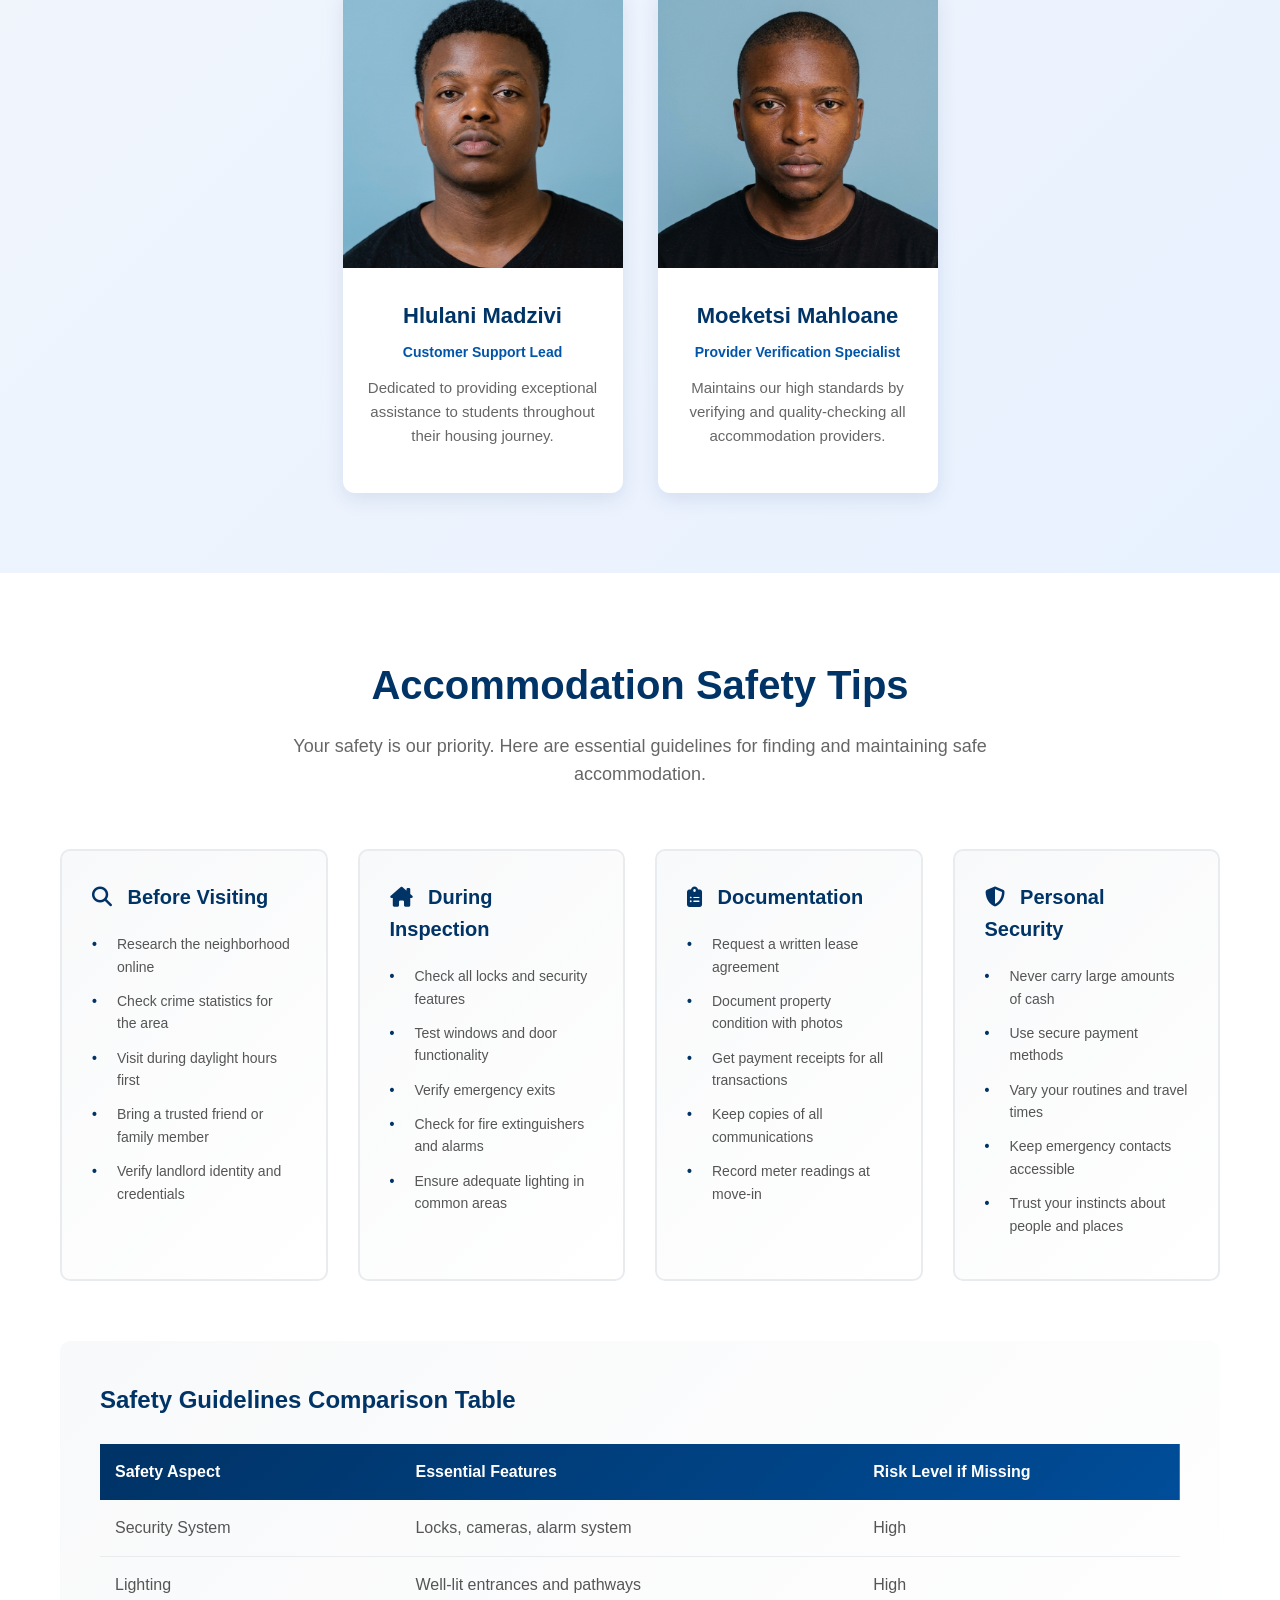
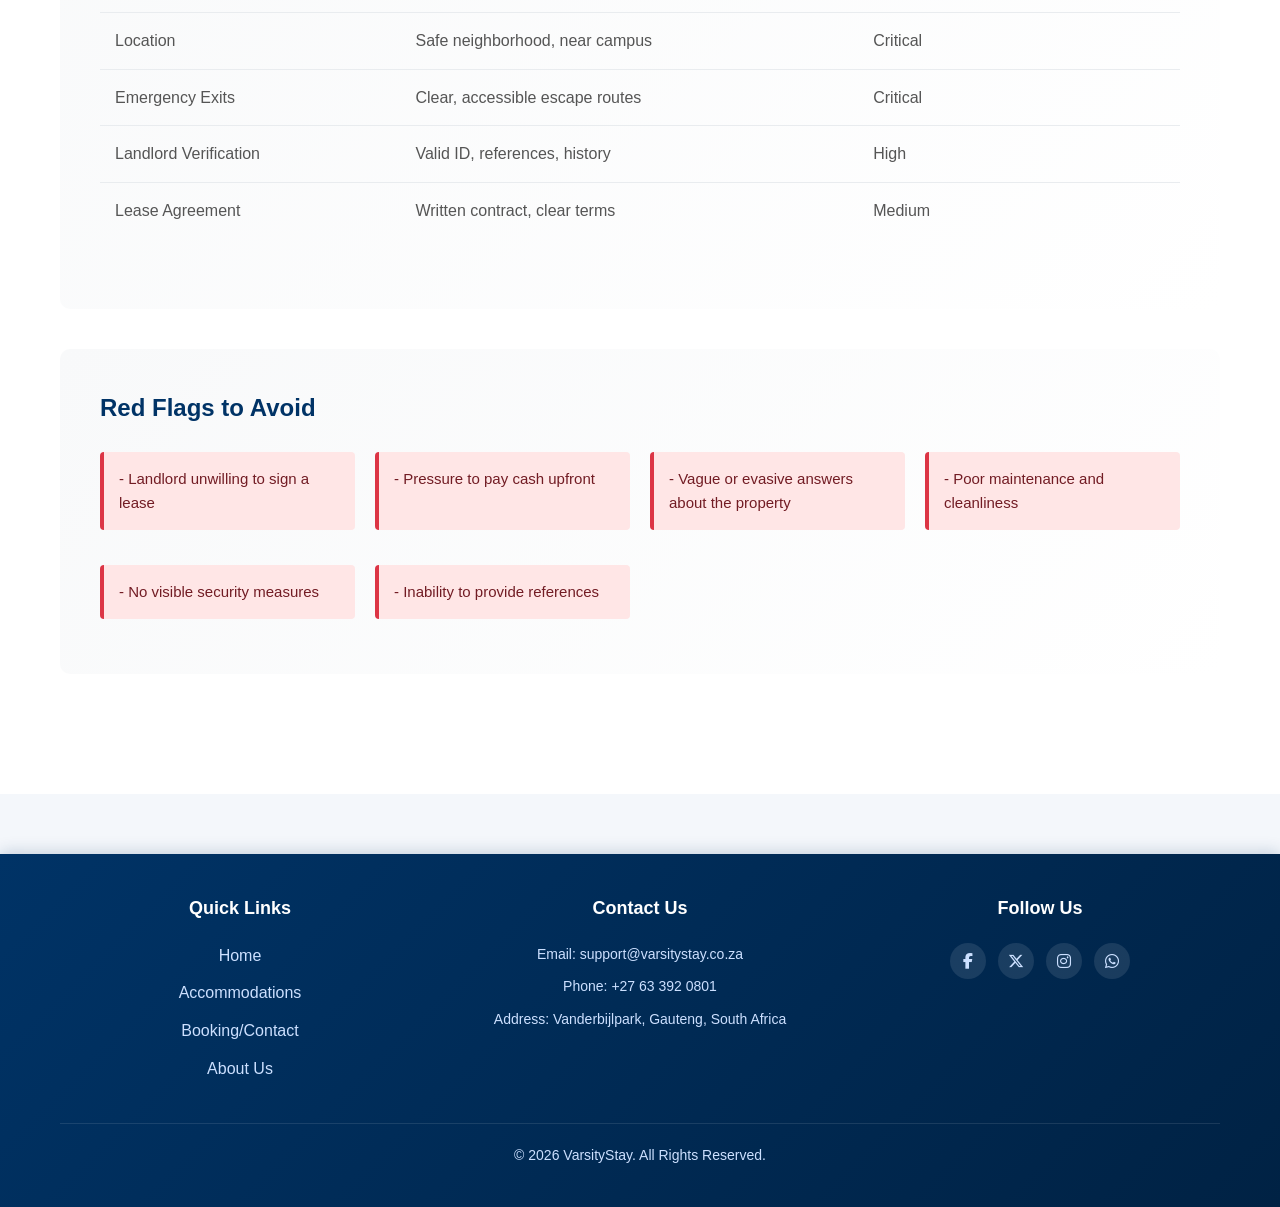
==== commit 86385f0a: "update information" ====
--- a/About.html
+++ b/About.html
@@ -88,7 +88,7 @@
                     <div class="team-grid">
                          <div class="team-member">
                         <div class="team-image">
-                            <img src="images/user.png" alt="Linda Skhosana (Lilian Dube) - Marketing">
+                            <img src="images/Lilian.png" alt="Linda Skhosana (Lilian Dube) - Marketing">
                         </div>
                         <div class="team-info">
                             <h3>Linda Skhosana(Lilian Dube)</h3>
@@ -98,18 +98,18 @@
                     </div>
                     <div class="team-member">
                         <div class="team-image">
-                            <img src="images/user.png" alt="Angel Mavuyangwa - Director">
+                            <img src="images/Angie.png" alt="Angel Mavuyangwa - Director">
                         </div>
                         <div class="team-info">
                             <h3>Angel Mavuyangwa</h3>
                             <p class="team-role">Executive Director</p>
-                            <p class="team-bio">Founder with 10+ years of experience in student housing and community development.</p>
-                        </div>
-                    </div>
-
-                    <div class="team-member">
-                        <div class="team-image">
-                            <img src="images/user.png" alt="Khanyisile Hlatshwayo - Operations">
+                            <p class="team-bio">Founder with 3+ years of experience in student housing and community development.</p>
+                        </div>
+                    </div>
+
+                    <div class="team-member">
+                        <div class="team-image">
+                            <img src="images/1stLady.png" alt="Khanyisile Hlatshwayo - Operations">
                         </div>
                         <div class="team-info">
                             <h3>Khanyisile Hlatshwayo</h3>
@@ -120,7 +120,7 @@
 
                     <div class="team-member">
                         <div class="team-image">
-                            <img src="images/user.png" alt="Hlulani Madzivi - Customer Support">
+                            <img src="images/MyManH.png" alt="Hlulani Madzivi - Customer Support">
                         </div>
                         <div class="team-info">
                             <h3>Hlulani Madzivi</h3>
@@ -131,7 +131,7 @@
 
                     <div class="team-member">
                         <div class="team-image">
-                            <img src="images/user.png" alt="Moeketsi Mahloane - Verification">
+                            <img src="images/max.png" alt="Moeketsi Mahloane - Verification">
                         </div>
                         <div class="team-info">
                             <h3>Moeketsi Mahloane</h3>
--- a/css/style.css
+++ b/css/style.css
@@ -123,22 +123,10 @@
 }
 
 #hero {
-    background: linear-gradient(135deg, #e6f0ff 0%, #cce0ff 100%);
     text-align: center;
     padding: 150px 20px;
     position: relative;
     overflow: hidden;
-}
-
-#hero::before {
-    content: '';
-    position: absolute;
-    top: -50%;
-    right: -10%;
-    width: 500px;
-    height: 500px;
-    background: radial-gradient(circle, rgba(0, 51, 102, 0.1) 0%, transparent 70%);
-    border-radius: 50%;
 }
 
 .hero-content {
@@ -1570,93 +1558,175 @@
     }
 }
 
-@media (max-width: 480px) {
+@media (max-width: 600px) {
+    .booking-form-wrapper {
+        grid-template-columns: 1fr;
+    }
+
+    .form-row {
+        grid-template-columns: 1fr;
+    }
+
+    .accommodation-card {
+        width: 100%;
+        max-width: 280px;
+    }
+
+    .accommodations-row {
+        flex-direction: column;
+        align-items: center;
+    }
+}
+
+@media (max-width: 360px) {
     section {
         padding: 30px 12px;
     }
 
     h1, h2 {
-        font-size: 22px !important;
+        font-size: 20px !important;
+    }
+
+    .header-container {
+        padding: 12px;
+        gap: 10px;
+        flex-direction: column;
+        align-items: flex-start;
     }
 
     .logo a {
         font-size: 16px;
     }
 
+    .logo-img {
+        height: 30px;
+    }
+
+    nav {
+        width: 100%;
+    }
+
     nav ul {
-        gap: 10px;
+        gap: 8px;
+        flex-wrap: wrap;
     }
 
     nav ul li a {
-        font-size: 11px;
+        font-size: 10px;
     }
 
     #hero {
-        padding: 60px 12px;
+        padding: 50px 12px;
     }
 
     #hero h1 {
-        font-size: 24px;
+        font-size: 22px;
     }
 
     #hero p {
-        font-size: 14px;
-    }
-
-    .modal-close {
-        width: 30px;
-        height: 30px;
-        font-size: 24px;
+        font-size: 13px;
+    }
+
+    .accommodation-card {
+        width: 100%;
+        max-width: 100%;
+        min-width: 0;
+    }
+
+    .accommodations-row {
+        flex-direction: column;
+        align-items: center;
+        overflow-x: visible;
+        gap: 15px;
+    }
+
+    .services-grid,
+    .features-grid,
+    .team-grid,
+    .institutions-grid,
+    .values-list,
+    .faq-grid,
+    .safety-tips-grid,
+    .steps-grid {
+        grid-template-columns: 1fr;
+        gap: 15px;
+    }
+
+    .service-card {
+        padding: 25px 15px;
+    }
+
+    .form-row {
+        grid-template-columns: 1fr;
+        gap: 15px;
+    }
+
+    .booking-form-wrapper {
+        grid-template-columns: 1fr;
+        gap: 20px;
+    }
+
+    .booking-sidebar {
+        order: -1;
+    }
+
+    .booking-form-container {
+        padding: 20px;
+    }
+
+    .sidebar-box {
+        padding: 15px;
+    }
+
+    .modal {
+        width: 95%;
+        max-height: 90vh;
     }
 
     .modal-content {
         padding: 15px;
     }
 
-    .form-group label {
-        font-size: 13px;
-    }
-
-    .form-group input,
-    .form-group textarea {
-        padding: 10px 12px;
+    .accom-badge {
+        padding: 4px 8px;
+        font-size: 10px;
+    }
+
+    .team-member {
+        width: 100%;
+    }
+
+    .feature {
+        padding: 20px;
+    }
+
+    .contact-form {
+        padding: 20px;
+    }
+
+    .btn {
+        padding: 10px 15px;
+        font-size: 12px;
+    }
+
+    .btn-primary {
+        padding: 12px 20px;
         font-size: 14px;
-    }
-
-    .booking-form label {
-        font-size: 12px;
-    }
-
-    .btn {
-        padding: 8px 15px;
-        font-size: 12px;
-    }
-
-    .btn-small {
-        padding: 6px 12px;
-        font-size: 12px;
     }
 
     .step-number {
         width: 40px;
         height: 40px;
-        font-size: 18px;
-    }
-
-    .feature,
-    .value-item,
-    .safety-card,
-    .step-card {
-        padding: 20px;
-    }
-
-    .sidebar-box {
-        padding: 15px;
-    }
-
-    .accom-badge {
-        padding: 4px 10px;
-        font-size: 10px;
-    }
-}
-
+        font-size: 16px;
+    }
+
+    .footer-content {
+        grid-template-columns: 1fr;
+        gap: 15px;
+    }
+
+    .social-links {
+        justify-content: flex-start;
+    }
+}
+
